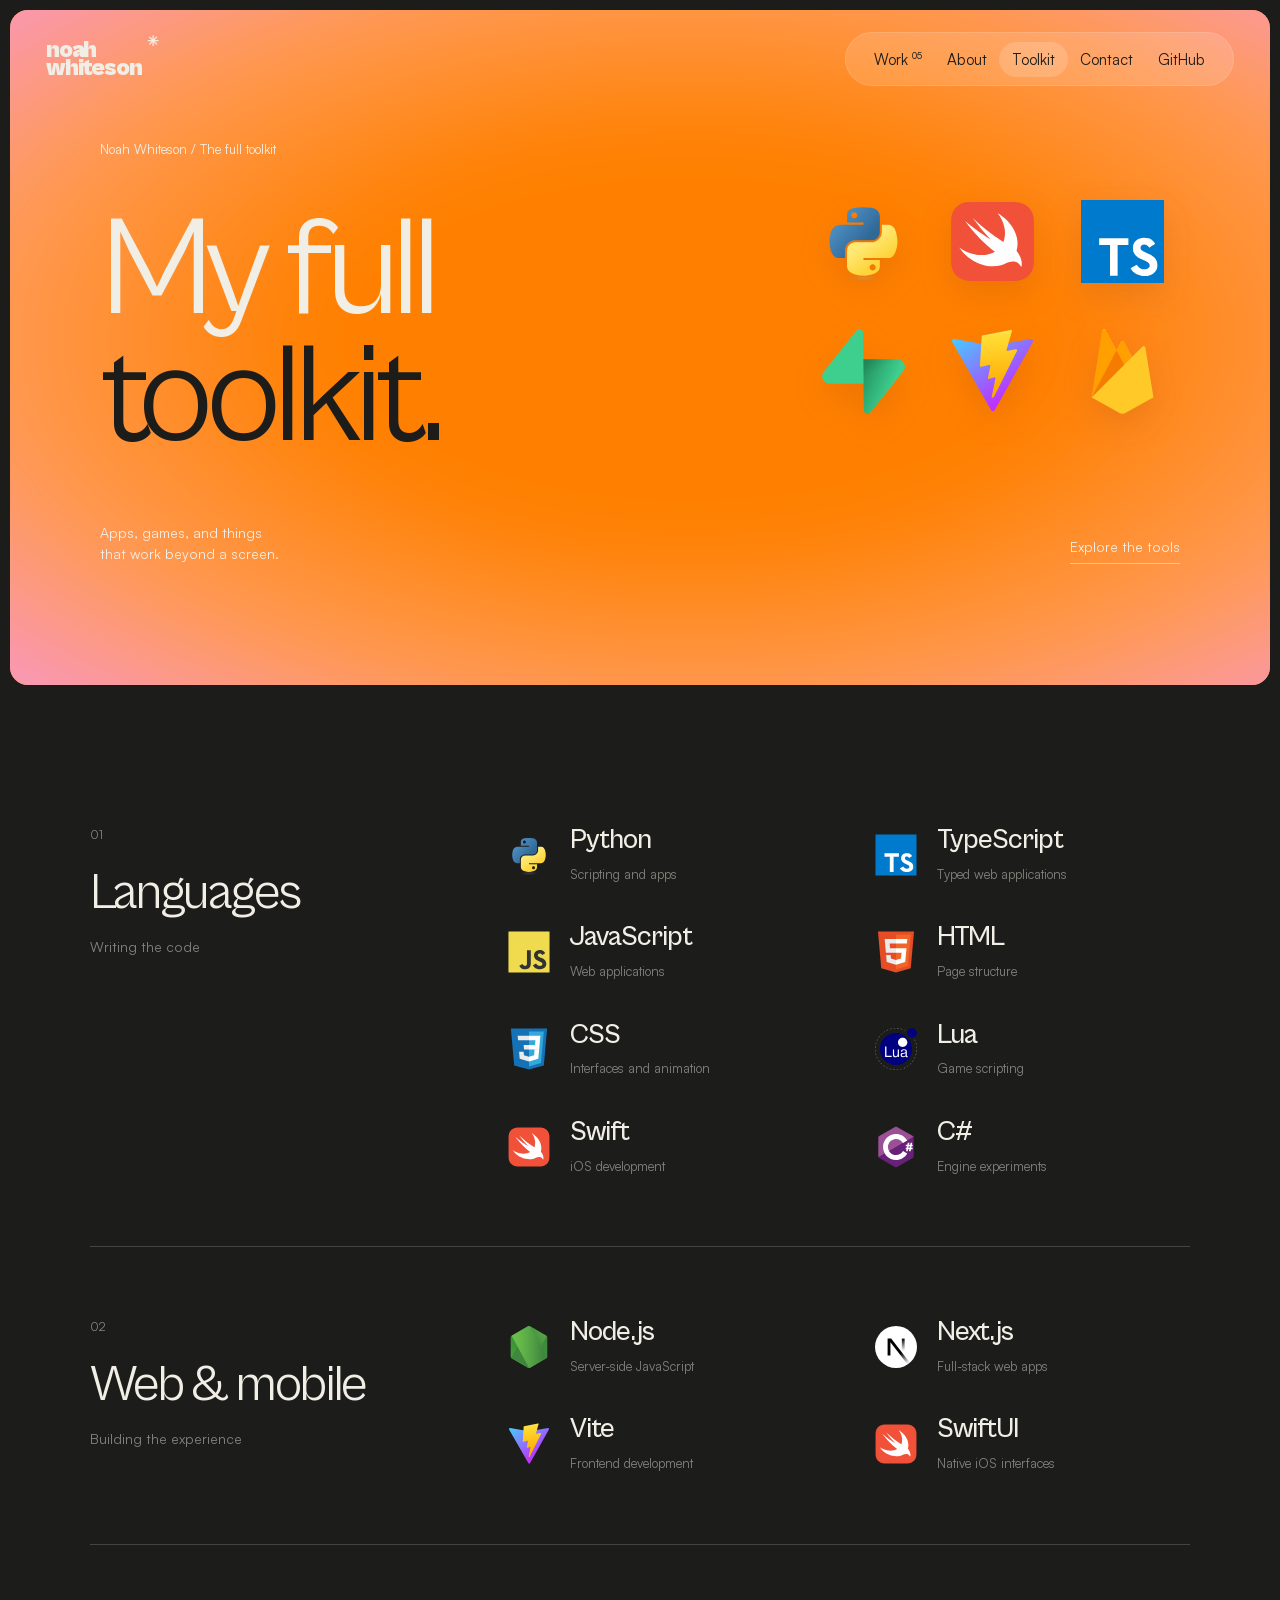
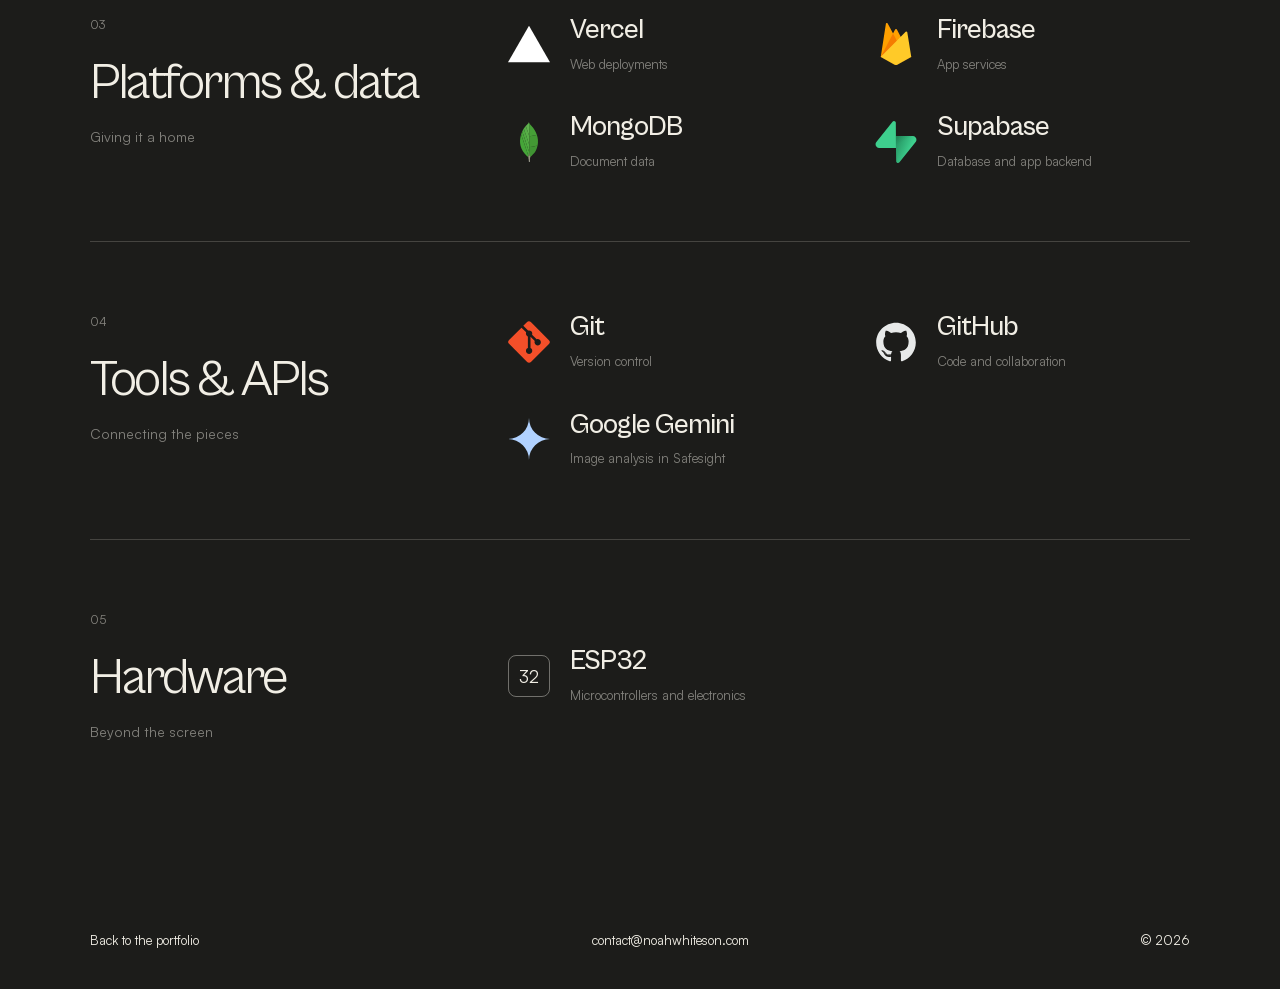
==== toolkit/index.html @ 999d5d13 "Add full toolkit page and homepage link" ====
<!doctype html><html lang="en"><head><meta charset="utf-8"><meta name="viewport" content="width=device-width,initial-scale=1"><title>Full Toolkit — Noah Whiteson</title><meta name="description" content="The languages, frameworks, platforms, and hardware Noah Whiteson uses to build apps, games, and electronics projects."><meta name="theme-color" content="#ff8100"><link rel="icon" type="image/svg+xml" href="data:image/svg+xml,%3Csvg xmlns='http://www.w3.org/2000/svg' viewBox='0 0 64 64'%3E%3Crect width='64' height='64' rx='18' fill='%23ff8100'/%3E%3Cpath d='M15 46V18h7l20 20V18h7v28h-7L22 26v20z' fill='%23f5efe3'/%3E%3C/svg%3E"><link rel="preload" href="../assets/cabinet-400.woff2" as="font" type="font/woff2" crossorigin><link rel="stylesheet" href="../style.css?v=30"><link rel="stylesheet" href="../toolkit.css?v=1"></head><body><a class="skip" href="#tools">Skip to the full toolkit</a><header class="header"><a class="wordmark" href="/" aria-label="Back to Noah’s portfolio">noah<br>whiteson<span>✳</span></a><nav class="nav-pill" aria-label="Main navigation"><a href="/#work">Work <sup>05</sup></a><a href="/#about">About</a><a href="/toolkit/" aria-current="page">Toolkit</a><a href="/#contact">Contact</a><a href="https://github.com/NoahWhiteson" target="_blank" rel="noopener noreferrer">GitHub</a></nav></header><main><section class="toolkit-cover"><div class="color-field" aria-hidden="true"></div><span class="cover-label">Noah Whiteson / The full toolkit</span><h1>My full<br><em>toolkit.</em></h1><div class="cover-symbols" aria-hidden="true"><img src="../assets/toolkit/python.svg" alt="" width="80" height="80" style="--i:0"><img src="../assets/toolkit/swift.svg" alt="" width="80" height="80" style="--i:1"><img src="../assets/toolkit/typescript.svg" alt="" width="80" height="80" style="--i:2"><img src="../assets/toolkit/supabase.svg" alt="" width="80" height="80" style="--i:3"><img src="../assets/toolkit/vite.svg" alt="" width="80" height="80" style="--i:4"><img src="../assets/toolkit/firebase.svg" alt="" width="80" height="80" style="--i:5"></div><div class="cover-bottom"><p>Apps, games, and things<br>that work beyond a screen.</p><a href="#tools">Explore the tools</a></div></section><div class="toolkit-inventory" id="tools"><section class="tool-group" aria-labelledby="group-0"><div class="group-heading"><span>01</span><h2 id="group-0">Languages</h2><p>Writing the code</p></div><ul class="full-tools"><li class="full-tool"><img class="icon-python" src="../assets/toolkit/python.svg" width="48" height="48" alt=""><div><h3>Python</h3><p>Scripting and apps</p></div></li><li class="full-tool"><img class="icon-typescript" src="../assets/toolkit/typescript.svg" width="48" height="48" alt=""><div><h3>TypeScript</h3><p>Typed web applications</p></div></li><li class="full-tool"><img class="icon-javascript" src="../assets/toolkit/javascript.svg" width="48" height="48" alt=""><div><h3>JavaScript</h3><p>Web applications</p></div></li><li class="full-tool"><img class="icon-html" src="../assets/toolkit/html.svg" width="48" height="48" alt=""><div><h3>HTML</h3><p>Page structure</p></div></li><li class="full-tool"><img class="icon-css" src="../assets/toolkit/css.svg" width="48" height="48" alt=""><div><h3>CSS</h3><p>Interfaces and animation</p></div></li><li class="full-tool"><img class="icon-lua" src="../assets/toolkit/lua.svg" width="48" height="48" alt=""><div><h3>Lua</h3><p>Game scripting</p></div></li><li class="full-tool"><img class="icon-swift" src="../assets/toolkit/swift.svg" width="48" height="48" alt=""><div><h3>Swift</h3><p>iOS development</p></div></li><li class="full-tool"><img class="icon-csharp" src="../assets/toolkit/csharp.svg" width="48" height="48" alt=""><div><h3>C#</h3><p>Engine experiments</p></div></li></ul></section><section class="tool-group" aria-labelledby="group-1"><div class="group-heading"><span>02</span><h2 id="group-1">Web &amp; mobile</h2><p>Building the experience</p></div><ul class="full-tools"><li class="full-tool"><img class="icon-nodejs" src="../assets/toolkit/nodejs.svg" width="48" height="48" alt=""><div><h3>Node.js</h3><p>Server-side JavaScript</p></div></li><li class="full-tool"><img class="icon-nextjs" src="../assets/toolkit/nextjs.svg" width="48" height="48" alt=""><div><h3>Next.js</h3><p>Full-stack web apps</p></div></li><li class="full-tool"><img class="icon-vite" src="../assets/toolkit/vite.svg" width="48" height="48" alt=""><div><h3>Vite</h3><p>Frontend development</p></div></li><li class="full-tool"><img class="icon-swift" src="../assets/toolkit/swift.svg" width="48" height="48" alt=""><div><h3>SwiftUI</h3><p>Native iOS interfaces</p></div></li></ul></section><section class="tool-group" aria-labelledby="group-2"><div class="group-heading"><span>03</span><h2 id="group-2">Platforms &amp; data</h2><p>Giving it a home</p></div><ul class="full-tools"><li class="full-tool"><img class="icon-vercel" src="../assets/toolkit/vercel.svg" width="48" height="48" alt=""><div><h3>Vercel</h3><p>Web deployments</p></div></li><li class="full-tool"><img class="icon-firebase" src="../assets/toolkit/firebase.svg" width="48" height="48" alt=""><div><h3>Firebase</h3><p>App services</p></div></li><li class="full-tool"><img class="icon-mongodb" src="../assets/toolkit/mongodb.svg" width="48" height="48" alt=""><div><h3>MongoDB</h3><p>Document data</p></div></li><li class="full-tool"><img class="icon-supabase" src="../assets/toolkit/supabase.svg" width="48" height="48" alt=""><div><h3>Supabase</h3><p>Database and app backend</p></div></li></ul></section><section class="tool-group" aria-labelledby="group-3"><div class="group-heading"><span>04</span><h2 id="group-3">Tools &amp; APIs</h2><p>Connecting the pieces</p></div><ul class="full-tools"><li class="full-tool"><img class="icon-git" src="../assets/toolkit/git.svg" width="48" height="48" alt=""><div><h3>Git</h3><p>Version control</p></div></li><li class="full-tool"><img class="icon-github" src="../assets/toolkit/github.svg" width="48" height="48" alt=""><div><h3>GitHub</h3><p>Code and collaboration</p></div></li><li class="full-tool"><img class="icon-gemini" src="../assets/toolkit/gemini.svg" width="48" height="48" alt=""><div><h3>Google Gemini</h3><p>Image analysis in Safesight</p></div></li></ul></section><section class="tool-group" aria-labelledby="group-4"><div class="group-heading"><span>05</span><h2 id="group-4">Hardware</h2><p>Beyond the screen</p></div><ul class="full-tools"><li class="full-tool"><span class="chip-mark" aria-hidden="true">32</span><div><h3>ESP32</h3><p>Microcontrollers and electronics</p></div></li></ul></section></div></main><footer class="toolkit-footer"><a href="/">Back to the portfolio</a><a href="mailto:contact@noahwhiteson.com">contact@noahwhiteson.com</a><span>© 2026</span></footer><script src="../toolkit.js?v=1"></script></body></html>
---- style.css ----
@font-face{font-family:Satoshi;src:url('assets/satoshi-normal.woff2') format('woff2');font-weight:400;font-display:swap}@font-face{font-family:Satoshi;src:url('assets/satoshi-italic.woff2') format('woff2');font-weight:400;font-style:italic;font-display:swap}
@font-face{font-family:Cabinet;src:url('assets/cabinet-400.woff2') format('woff2');font-weight:400;font-display:swap}@font-face{font-family:Cabinet;src:url('assets/cabinet-500.woff2') format('woff2');font-weight:500;font-display:swap}@font-face{font-family:Cabinet;src:url('assets/cabinet-900.woff2') format('woff2');font-weight:900;font-display:swap}
*{box-sizing:border-box}:root{--cream:#f1eee5;--dark:#1c1c1a;--pad:3.6vw;--unit:100svh}html{scroll-behavior:smooth;scroll-padding-top:85px}body{margin:0;background:var(--dark);color:var(--cream);font-family:Cabinet,Arial,sans-serif;font-weight:400;-webkit-font-smoothing:antialiased}a{color:inherit;text-decoration:none}button{font:inherit;color:inherit}a:focus-visible,button:focus-visible{outline:2px solid currentColor;outline-offset:7px}::selection{background:#ffc0d5;color:var(--dark)}.sr-only{position:absolute;width:1px;height:1px;padding:0;margin:-1px;overflow:hidden;clip:rect(0,0,0,0);white-space:nowrap;border:0}.skip{position:fixed;z-index:100;top:-100px;left:20px;padding:15px;background:var(--cream);color:var(--dark)}.skip:focus{top:20px}.header{position:fixed;z-index:50;inset:0 0 auto;display:flex;align-items:center;justify-content:space-between;padding:32px var(--pad);pointer-events:none;color:var(--cream)}.header a{pointer-events:auto}.wordmark{font-weight:900;font-size:24px;line-height:.75;letter-spacing:-.05em;position:relative;mix-blend-mode:difference}.wordmark span{font-size:14px;position:absolute;right:-16px;top:-4px}.nav-pill{display:flex;align-items:center;gap:29px;background:#ffffff23;border:1px solid #ffffff20;padding:18px 28px;border-radius:99px;backdrop-filter:blur(20px);-webkit-backdrop-filter:blur(20px);color:var(--dark);font-size:15px;line-height:1}.nav-pill a{position:relative}.nav-pill sup{font-size:9px}.nav-pill a:after{content:'';height:1px;background:currentColor;position:absolute;left:0;right:0;bottom:-5px;transform:scaleX(0);transform-origin:left;transition:transform .3s}.nav-pill a:hover:after{transform:scaleX(1)}.header.on-dark .nav-pill{color:var(--cream)}
.hero-track{position:relative;padding:10px;height:var(--unit)}.hero-frame{position:relative;height:calc(var(--unit) - 20px);border-radius:18px;overflow:hidden;background:#ff8200;isolation:isolate;transform-origin:center bottom}.color-field{position:absolute;inset:-10%;background:radial-gradient(ellipse at 53% 49%,#ff8000 0%,#ff8000 29%,#ff9951 55%,#f998bd 76%,#ecb3ce 100%);filter:blur(30px);transform:translate(var(--gx,0px),var(--gy,0px)) scale(1.12);will-change:transform}.hero-role{font-size:clamp(44px,8.1vw,150px);line-height:.84;letter-spacing:-.055em;margin:0;position:absolute;z-index:3;font-weight:400;will-change:transform}.role-one{left:56%;top:24%}.role-two{left:9%;top:61%}.sculpture-space{position:absolute;inset:0;perspective:1000px;z-index:2;pointer-events:none}.sculpture{position:absolute;left:50%;top:47%;width:47vw;height:30vw;transform-style:preserve-3d;transform:translate(-50%,-50%) rotateX(-14deg) rotateY(-24deg) rotateZ(-13deg);will-change:transform}.monogram-layer,.monogram-face{position:absolute;inset:0;display:flex;align-items:center;justify-content:center;font-size:32vw;line-height:.7;font-weight:900;letter-spacing:-.11em;font-style:italic;text-indent:-.1em;user-select:none}.monogram-layer{transform:translateZ(calc(var(--layer)*-1.7px));color:#f99abd;-webkit-text-stroke:1px #fb81a1}.monogram-layer:nth-child(3n){color:#ee779c}.monogram-face{color:#ff6828;-webkit-text-stroke:1px #ffab65;text-shadow:0 1px 0 #ffd397;transform:translateZ(1px)}.hero-bottom{position:absolute;bottom:28px;left:var(--pad);right:var(--pad);z-index:4;display:flex;align-items:flex-end;justify-content:space-between;font-size:13px;line-height:1.4}.hero-note{text-align:right}.explore{display:flex;align-items:center;gap:18px}.explore span{font-size:24px}
.manifesto{position:relative;background:var(--dark);overflow:clip}.manifesto-pin{height:80svh;min-height:470px;display:flex;flex-direction:column;justify-content:center;align-items:center;position:relative}.eyebrow,.section-label,.index-bottom{font-size:13px;line-height:1.4}.manifesto .eyebrow{position:absolute;top:15%;margin:0}.marquee{width:100%;overflow:visible;white-space:nowrap}.marquee>span{display:block;font-size:16.8vw;line-height:1;letter-spacing:-.06em;width:max-content;transform:translateX(-5vw);will-change:transform}.marquee em,footer em,.about em{font-family:Cabinet,Arial,sans-serif;font-weight:400;letter-spacing:-.065em}.manifesto-caption{font-size:17px;margin:60px 0 0;text-align:center}

.motion{scroll-behavior:auto}.motion .hero-track{height:180svh}.motion .hero-frame{position:sticky;top:10px;will-change:transform}.motion .manifesto{height:150svh}.motion .manifesto-pin{height:var(--unit);position:sticky;top:0}
@media(max-width:700px){:root{--pad:22px}.header{padding:28px 28px}.wordmark{font-size:20px}.nav-pill{padding:15px 19px;gap:17px;font-size:12px}.hero-track{padding:7px}.hero-frame{height:calc(var(--unit) - 14px);border-radius:16px}.hero-role{font-size:13.6vw}.role-one{top:25%;left:39%}.role-two{top:63%;left:8%}.sculpture{top:47%;width:87vw;height:60vw}.monogram-face,.monogram-layer{font-size:62vw}.hero-bottom{bottom:24px;left:22px;right:22px;font-size:10px;line-height:1.4}.hero-note{max-width:120px}.explore{position:absolute;bottom:75px;left:50%;transform:translateX(-50%);white-space:nowrap;font-size:11px;gap:10px}.explore span{font-size:18px}.manifesto .eyebrow{font-size:11px;top:22%}.marquee>span{font-size:26vw}.manifesto-caption{font-size:14px;max-width:240px;line-height:1.4;margin-top:40px}.manifesto-pin{min-height:420px}.motion .manifesto{height:125svh}}
@media(max-width:700px){.motion .manifesto{height:125svh}.motion .hero-frame{top:7px}}
.selected-work{position:relative;background:var(--dark);color:var(--cream);padding:95px var(--pad) 100px;overflow:clip}.work-pin{position:relative}.work-heading{text-align:center;position:relative;z-index:8;margin-bottom:70px}.work-heading .eyebrow{font-family:Satoshi,Arial,sans-serif;font-size:13px}.work-heading h2{font-size:clamp(48px,6.4vw,105px);font-weight:900;letter-spacing:-.035em;line-height:1;margin:22px 0 16px}.work-heading p{font-family:Satoshi,Arial,sans-serif;font-size:17px;margin:0;opacity:.75}.fan-deck{display:grid;grid-template-columns:repeat(3,minmax(0,1fr));gap:22px;position:relative;perspective:1500px}.card-position{height:420px;position:relative;perspective:1200px;isolation:isolate;scroll-margin-top:110px;transform-origin:center bottom}.card-inner{position:relative;width:100%;height:100%;transform-style:preserve-3d;transition:transform .85s cubic-bezier(.22,1,.36,1)}.card-position.is-flipped .card-inner{transform:rotateY(180deg)}.card-front,.card-back{position:absolute;inset:0;width:100%;height:100%;background:var(--card-bg);color:var(--card-ink);border:1px solid #ffffff0c;border-radius:23px;backface-visibility:hidden;-webkit-backface-visibility:hidden;overflow:hidden;box-shadow:0 12px 35px #0002}.card-front{cursor:pointer;display:flex;flex-direction:column;justify-content:center;align-items:center;padding:25px;font-family:Cabinet,Arial,sans-serif;transform:translateZ(1px)}.card-front:focus-visible{outline:2px solid currentColor;outline-offset:-8px}.card-number{position:absolute;left:25px;top:25px;font-family:Satoshi,Arial,sans-serif;font-size:12px;opacity:.6}.card-name{display:block;font-weight:900;font-size:clamp(42px,4.4vw,75px);letter-spacing:-.04em;line-height:.92;text-align:center}.card-tag{display:block;width:max-content;max-width:100%;background:var(--card-ink);color:var(--card-bg);border-radius:50px;padding:8px 13px;font-family:Satoshi,Arial,sans-serif;font-size:12px;line-height:1.2;margin-top:25px}.card-cue{position:absolute;left:0;right:0;bottom:25px;font-family:Satoshi,Arial,sans-serif;font-size:12px;opacity:.55}.card-back{transform:rotateY(180deg);padding:25px;display:flex;flex-direction:column;text-align:left}.card-back-top{display:flex;align-items:center;justify-content:space-between;gap:10px}.card-back h3{font-weight:900;font-size:27px;letter-spacing:-.035em;margin:0;line-height:1}.card-close{font-family:Satoshi,Arial,sans-serif;cursor:pointer;border:0;border-bottom:1px solid currentColor;background:transparent;padding:3px 0;font-size:12px;line-height:1.2}.card-back p{font-family:Satoshi,Arial,sans-serif;font-size:clamp(14px,1.1vw,16px);line-height:1.5;margin:26px 0 25px}.read-more{margin-top:auto;font-family:Satoshi,Arial,sans-serif;font-size:14px;border-bottom:1px solid currentColor;width:max-content;padding-bottom:5px}.card-safesight{--card-bg:#becdf5;--card-ink:#1d3573}.card-undersphere{--card-bg:#083432;--card-ink:#b9f4ce}.card-volunteen{--card-bg:#3f126f;--card-ink:#f0c5ff}.card-gosteer{--card-bg:#e4f27b;--card-ink:#1e3327}.card-storebase{--card-bg:#ee8b59;--card-ink:#3b1b13}.fan-note{display:block;margin-top:45px;text-align:center;font-family:Satoshi,Arial,sans-serif;font-size:12px;opacity:.55}.motion .selected-work{height:220svh;padding:0;overflow:clip}.motion .work-pin{height:100svh;position:sticky;top:0}.motion .work-heading{position:absolute;left:0;right:0;top:15svh;margin:0}.motion .fan-deck{position:absolute;inset:0;display:block;overflow:visible}.motion .card-position{position:absolute;width:clamp(200px,20vw,310px);height:clamp(370px,31vw,450px);left:50%;top:63%;will-change:transform;transform:translate(-50%,-50%)}.motion .fan-note{position:absolute;bottom:28px;left:0;right:0;margin:0}
.about{position:relative;padding:0;background:var(--dark)}.about-pin{padding:100px calc(var(--pad) + 10px) 85px;position:relative;overflow:hidden;background:var(--dark);isolation:isolate}.about .section-label{font-family:Satoshi,Arial,sans-serif;font-size:13px;display:flex;justify-content:space-between;gap:20px;position:relative;z-index:10}.about .section-label h2{font:inherit;line-height:1.4;font-weight:400;margin:0}.about-chapter{position:relative;padding:85px 0}.chapter-type{font-size:clamp(48px,9.5vw,150px);line-height:1.04;letter-spacing:-.025em;font-weight:500;text-align:center;margin:0}.chapter-line{display:block;position:relative}.chapter-word{display:inline-block;position:relative;white-space:nowrap}.chapter-char{display:inline-block;letter-spacing:inherit}.about-chapter[data-chapter="2"] .chapter-char{color:transparent;background-image:linear-gradient(100deg,#f1eee5 5%,#f1eee5 20%,#ffdbc5 42%,#ffa9c8 67%,#ffc8d4 82%,#f1eee5 100%);background-clip:text;-webkit-background-clip:text;background-size:300% 100%;background-position:50% 50%}.about-bottom{display:flex;justify-content:space-between;align-items:flex-end;gap:50px;margin-top:70px;position:relative;z-index:10}.about-bottom p{font-family:Satoshi,Arial,sans-serif;font-size:17px;line-height:1.5;max-width:480px;margin:0}.text-link{font-family:Satoshi,Arial,sans-serif;font-size:14px;border-bottom:1px solid #f1eee577;padding-bottom:8px;white-space:nowrap}.motion .about{height:550svh}.motion .about-pin{position:sticky;top:0;height:100svh}.motion .about-chapters{position:absolute;inset:0}.motion .about-chapter{position:absolute;left:0;right:0;top:46%;padding:0;transform:translateY(-50%);will-change:transform}.motion .chapter-char{will-change:transform}.motion .about-bottom{position:absolute;left:calc(var(--pad) + 10px);right:calc(var(--pad) + 10px);bottom:50px;margin:0}.motion .about-bottom p{font-size:14px;max-width:410px}
@media(max-width:700px){.selected-work{padding:85px 24px}.work-heading h2{font-size:12vw}.work-heading p{font-size:14px}.fan-deck{grid-template-columns:1fr;gap:25px;max-width:360px;margin:auto}.card-position{height:400px}.card-name{font-size:68px}.card-back p{font-size:16px}.motion .selected-work{height:190svh}.motion .work-heading{top:15svh;left:20px;right:20px}.motion .fan-deck{top:39svh;bottom:auto;height:clamp(360px,47svh,420px);left:0;right:0;display:flex;gap:18px;padding:0 16vw 20px;overflow-x:auto;overflow-y:hidden;max-width:none;margin:0;scroll-snap-type:x mandatory;scrollbar-width:none;overscroll-behavior-x:contain;perspective:none}.motion .fan-deck::-webkit-scrollbar{display:none}.motion .card-position{position:relative;left:auto;top:auto;flex:0 0 68vw;width:68vw;max-width:300px;height:100%;scroll-snap-align:center;transform:none}.motion .card-name{font-size:15.5vw;max-width:100%}.motion .card-back{padding:22px}.motion .card-back h3{font-size:25px}.motion .card-back p{font-size:14px;margin:22px 0}.motion .fan-note{bottom:30px;font-size:11px}.about-pin{padding:80px 29px}.about .section-label{font-size:11px}.about .section-label h2{max-width:170px}.chapter-type{font-size:12.5vw;line-height:1.08;letter-spacing:-.035em}.about-chapter{padding:60px 0}.about-bottom{display:block;margin-top:60px}.about-bottom p{font-size:16px;max-width:330px}.text-link{display:inline-block;margin-top:25px;font-size:13px}.motion .about-chapter{top:45%;padding:0 12px}.motion .about-bottom{left:29px;right:29px;bottom:35px}.motion .about-bottom p{font-size:12px;max-width:330px}.motion .text-link{font-size:12px;margin-top:20px}}
@media(max-height:600px) and (min-width:701px){.motion .work-heading{top:10svh}.motion .work-heading h2{font-size:48px;margin:12px 0}.motion .work-heading p{font-size:14px}.motion .card-position{height:330px;top:64%}.card-back p{font-size:13px;line-height:1.4;margin:18px 0}.card-name{font-size:46px}.card-tag{margin-top:18px}.card-front,.card-back{padding:20px}.motion .about .section-label{top:-35px}.motion .about-bottom{bottom:25px}.motion .about-bottom p{font-size:12px}}
footer{margin:0 10px 10px;border-radius:18px;background:var(--cream);color:var(--dark);padding:65px var(--pad) 30px;text-align:center;overflow:hidden}.footer-title{display:block;font-size:18vw;line-height:1;letter-spacing:-.065em;margin:65px 0 25px;transition:color .3s}.footer-title em{font-family:Satoshi,Arial,sans-serif;font-weight:400}.footer-title:hover{color:#c75521}.contact-email{font-family:Satoshi,Arial,sans-serif;display:inline-block;font-size:clamp(17px,2vw,32px);padding-bottom:7px;border-bottom:1px solid #1c1c1a66}.footer-bottom{display:flex;align-items:center;justify-content:space-between;gap:15px;font-family:Satoshi,Arial,sans-serif;font-size:13px;margin-top:100px}.footer-bottom>a:first-child{font-family:Cabinet,Arial,sans-serif;font-weight:900;font-size:18px;letter-spacing:-.05em}
@media(max-width:700px){footer{margin:0 7px 7px;padding:50px 22px 24px;border-radius:16px}.footer-title{font-size:22vw;margin:65px 0 28px}.contact-email{font-size:17px}.footer-bottom{margin-top:75px;font-size:11px}.footer-bottom>a:first-child{font-size:15px}}
@media(prefers-reduced-motion:reduce){html{scroll-behavior:auto}*,*:before,*:after{transition:none!important}.color-field{will-change:auto}}
.nav-pill,.eyebrow,.hero-bottom{font-family:Satoshi,Arial,sans-serif}
@media(min-width:1700px){.nav-pill{font-size:18px}.manifesto .eyebrow{font-size:16px}}
/* Reflective card stock with printed app marks. */
.card-safesight{--card-bg:#245bd8;--card-ink:#fff}.card-undersphere{--card-bg:#c24442;--card-ink:#fff}.card-volunteen{--card-bg:#c6a9f5;--card-ink:#4c237b}.card-gosteer{--card-bg:#14795b;--card-ink:#fff}.card-storebase{--card-bg:#c9661e;--card-ink:#fff}
.card-front{background:var(--card-bg);border:1px solid #ffffff40;box-shadow:inset 0 1px 0 #ffffff80,inset 0 -1px 0 #ffffff24,0 16px 35px #0004;isolation:isolate}
.card-front:before,.card-front:after{content:'';position:absolute;inset:0;border-radius:inherit;pointer-events:none;z-index:1}
.card-front:before{background:repeating-linear-gradient(115deg,#80e8ff 0%,#a69aff 14%,#ff8fe0 28%,#ffb87c 42%,#ffff9c 56%,#91ffca 70%,#80e8ff 84%);background-size:300% 300%;background-position:var(--foil-x,50%) var(--foil-y,50%);mix-blend-mode:soft-light;opacity:.6}
.card-front:after{z-index:3;background:radial-gradient(ellipse at var(--glare-x,35%) var(--glare-y,20%),#ffffff55 0%,#ffffff12 24%,transparent 60%),linear-gradient(115deg,transparent 18%,#ffffff05 35%,#ffffff52 47%,#ffffff08 57%,transparent 73%);background-size:100% 100%,260% 100%;background-position:0 0,var(--foil-x,50%) 0;mix-blend-mode:screen;opacity:var(--glare-strength,.32)}
.card-logo{position:relative;z-index:2;width:72%;height:48%;object-fit:contain;filter:drop-shadow(0 8px 14px #0002);user-select:none;pointer-events:none}.logo-safesight{filter:brightness(0) invert(1) drop-shadow(0 8px 14px #0002)}.logo-storebase{width:94%;height:55%}.logo-undersphere{width:92%;height:53%;mix-blend-mode:screen}.logo-gosteer{width:68%;mix-blend-mode:screen}.logo-volunteen{width:70%}
.card-number,.card-tag,.card-cue{z-index:4}.card-tag{margin-top:24px}.card-back{border-color:#ffffff33;box-shadow:inset 0 1px 0 #ffffff50,0 16px 35px #0004;overflow-y:auto;scrollbar-width:thin}.read-more{background:var(--card-ink);color:var(--card-bg);border:0;border-radius:30px;padding:10px 17px;font-size:14px}
.motion .selected-work{height:260svh}.motion .work-heading{top:10svh}.motion .work-heading h2{font-size:clamp(44px,min(6.4vw,9svh),100px);margin:16px 0 12px}.motion .card-position{height:min(440px,51svh);top:62%}.motion .about-bottom{justify-content:center;bottom:45px}.about-bottom{justify-content:center}.about-bottom .text-link{margin-top:0}
@media(max-width:700px){.motion .selected-work{height:225svh}.motion .work-heading{top:13svh}.motion .work-heading h2{font-size:clamp(38px,11.5vw,52px)}.motion .fan-deck{top:37svh;height:clamp(350px,48svh,440px);padding:0 16vw 0;overflow-y:visible;scroll-snap-type:x mandatory}.motion .card-position{height:100%;top:auto}.motion .card-logo{height:47%;width:72%}.motion .logo-storebase{width:94%;height:54%}.motion .logo-undersphere{width:92%;height:53%}.motion .logo-volunteen{width:70%}.motion .card-tag{margin-top:20px}.motion .about-bottom{bottom:40px}.about-bottom{text-align:center}}
@media(max-height:600px) and (min-width:701px){.motion .card-position{height:51svh;top:62%}.motion .work-heading{top:10svh}.motion .work-heading h2{font-size:clamp(40px,9svh,54px);margin:12px 0}.card-number{top:17px;left:20px}.card-tag{padding:6px 11px;font-size:11px;margin-top:15px}.card-cue{bottom:15px;font-size:11px}.card-back{padding:20px}.read-more{padding:8px 14px}}
@media(max-width:700px){.motion .fan-deck{height:clamp(380px,53svh,460px);padding:14px 16vw 20px;overflow-y:hidden}}

/* One flowing sentence, one final dot, one continuous contact reveal. */
.wave-track{position:relative;background:var(--dark);overflow:clip}.wave-pin{position:relative;isolation:isolate;overflow:hidden}.wave-type{margin:0;padding:100px var(--pad);font-size:clamp(48px,10vw,170px);line-height:1.05;letter-spacing:-.03em;font-weight:400;text-align:center}.wave-char{display:inline-block;white-space:pre}.wave-static-dot{color:#ff9951}.wave-seed{display:none}
footer{position:relative;isolation:isolate;background:#ff8000;color:var(--cream);min-height:85svh;display:flex;flex-direction:column;align-items:center;justify-content:center;padding:110px var(--pad) 125px}
footer:before{content:'';position:absolute;inset:-10%;z-index:-1;background:radial-gradient(ellipse at 53% 49%,#ff8000 0%,#ff8000 29%,#ff9951 55%,#f998bd 76%,#ecb3ce 100%);filter:blur(30px);transform:scale(1.12);pointer-events:none}
.footer-title{font-size:min(20vw,28svh);margin:38px 0 30px;line-height:1;white-space:nowrap}.footer-title:hover{color:var(--cream)}.contact-email{color:var(--dark);border-color:#1c1c1a80}.footer-bottom{position:absolute;bottom:30px;left:var(--pad);right:var(--pad);margin:0}.footer-bottom>a:first-child{font-size:24px}
.motion .wave-track{height:450svh}.motion .wave-pin{position:sticky;top:0;height:100svh}.motion .wave-type{position:absolute;inset:0;padding:0;margin:0;font-size:clamp(80px,15vw,300px);line-height:1;pointer-events:none;z-index:3}.motion .wave-char{position:absolute;left:0;top:0;will-change:transform;transform-origin:center;color:transparent;background-image:linear-gradient(rgb(241 238 229 / calc(1 - var(--word-colour,0))),rgb(241 238 229 / calc(1 - var(--word-colour,0)))),linear-gradient(100deg,#ffbc66 0%,#f998bd 58%,#ff9951 100%);background-clip:text;-webkit-background-clip:text}.motion .wave-static-dot{display:none}
.motion .wave-seed{display:block;position:absolute;left:0;top:0;width:1px;height:1px;background:#ff9951;border-radius:50%;z-index:2;will-change:transform}
.motion footer{position:absolute;inset:10px;margin:0;min-height:0;border-radius:18px;clip-path:circle(0px at 50% 78%);will-change:clip-path;z-index:4}
@media(max-width:700px){.wave-type{font-size:13vw;padding:90px 22px}.motion .wave-type{font-size:26vw}.motion footer{inset:7px;border-radius:16px}.footer-title{font-size:min(23vw,28svh);margin:40px 0 27px}.footer-bottom{left:22px;right:22px;bottom:26px}.footer-bottom>a:first-child{font-size:18px}footer{padding:105px 22px 120px}.contact-email{font-size:17px}}
@media(max-height:500px){.motion footer{padding:70px var(--pad) 80px}.footer-title{margin:20px 0}.footer-bottom{bottom:20px}}


/* The toolkit orbits through depth, then unfolds into a readable inventory. */
.toolkit{position:relative;background:var(--dark);padding:110px var(--pad);overflow:clip}.toolkit-pin{position:relative}.toolkit-heading{text-align:center;margin-bottom:75px}.toolkit-heading h2{font-size:clamp(52px,8vw,140px);font-weight:500;letter-spacing:-.055em;line-height:1;margin:20px 0 0}.toolkit-heading em{font-weight:400;color:#ffb2b2}.toolkit-categories{display:flex;justify-content:center;gap:35px;font-family:Satoshi,Arial,sans-serif;font-size:12px;margin-bottom:45px}.toolkit-cloud{list-style:none;display:grid;grid-template-columns:repeat(3,minmax(0,1fr));gap:40px 25px;padding:0;margin:0}.tool-brand{display:flex;align-items:center;justify-content:center;gap:.4em;font-size:clamp(18px,2.5vw,34px);font-weight:500;letter-spacing:-.035em;white-space:nowrap}.tool-brand img{width:1.3em;height:1.3em;object-fit:contain;flex:none}.tool-brand>span{color:transparent;background:linear-gradient(110deg,var(--brand-a),var(--brand-b));background-clip:text;-webkit-background-clip:text}.tool-nextjs img,.tool-vercel img{filter:invert(1)}
.motion .toolkit{height:410svh;padding:0}.motion .toolkit-pin{height:100svh;position:sticky;top:0;overflow:hidden;perspective:1100px;perspective-origin:50% 52%;isolation:isolate}.motion .toolkit-heading{position:absolute;left:50%;top:17%;width:100%;margin:0;transform:translate(-50%,-50%);z-index:1}.motion .toolkit-heading .eyebrow{display:block;margin-bottom:1svh}.motion .toolkit-heading h2{font-size:clamp(28px,min(6vw,7svh),80px);margin:0;white-space:nowrap}.motion .toolkit-cloud{position:absolute;inset:0;display:block;transform-style:preserve-3d;z-index:3;pointer-events:none}.motion .tool-brand{position:absolute;left:50%;top:52%;font-size:clamp(18px,min(2.4vw,3.6svh),34px);will-change:transform;transform-origin:center;backface-visibility:hidden}.motion .tool-brand img{width:1.35em;height:1.35em;filter:drop-shadow(0 5px 12px #0005)}.motion .tool-nextjs img,.motion .tool-vercel img{filter:invert(1) drop-shadow(0 5px 12px #0005)}.motion .toolkit-categories{position:absolute;top:31svh;left:8%;right:8%;margin:0;display:grid;grid-template-columns:repeat(3,1fr);text-align:center;z-index:4;clip-path:inset(100% 0 0);will-change:clip-path,transform}
@media(max-width:700px){.toolkit{padding:90px 22px}.toolkit-heading h2{font-size:15vw}.toolkit-heading{margin-bottom:50px}.toolkit-cloud{grid-template-columns:repeat(2,minmax(0,1fr));gap:30px 15px}.tool-brand{font-size:16px}.toolkit-categories{gap:15px;font-size:11px}.motion .toolkit-heading h2{font-size:clamp(32px,min(9vw,6svh),52px)}.motion .tool-brand{font-size:clamp(14px,3.8vw,18px)}.motion .toolkit-categories{top:27svh;left:22px;right:22px;font-size:10px;gap:8px}}
@media(max-height:500px){.motion .toolkit-heading h2{font-size:7svh}.motion .tool-brand{font-size:3.5svh}.motion .toolkit-categories{font-size:11px}}

/* Curiosity and the toolkit share one pinned scene for a continuous handoff. */
.motion .about{height:800svh}.motion .about .toolkit{position:absolute;inset:0;height:100%;padding:0;background:transparent;z-index:3;pointer-events:none;overflow:visible}.motion .about .toolkit-pin{position:relative;top:auto;height:100%;overflow:hidden}.motion .about .toolkit-heading{will-change:opacity,transform}.motion .about .toolkit-cloud{will-change:opacity}.motion .about-chapter[data-chapter="2"] .chapter-word{will-change:opacity}.motion .about .section-label,.motion .about-bottom{will-change:opacity}.about .toolkit{margin-top:60px}.motion .about .toolkit{margin-top:0}

/* Rear and front projections straddle the central text plane. */
.toolkit-depth-back{display:none}.motion .toolkit-depth-back{display:block;position:absolute;inset:0;z-index:1;perspective:1100px;perspective-origin:50% 52%;pointer-events:none;overflow:hidden}.motion .about-chapters{z-index:2}.motion .toolkit-cloud-back{will-change:opacity}.motion .toolkit-cloud-back .tool-brand{visibility:hidden}

/* Leave measured space for the card lift below the work heading. */
@media(min-width:701px){.motion .card-position{height:min(420px,46svh);top:66%}}
@media(max-height:600px) and (min-width:701px){.motion .card-position{top:70%}.motion .work-heading{top:7svh}}

/* Navigation follows the actual pinned scenes, with a soft moving selection. */
.work-heading h2{font-weight:400;letter-spacing:-.045em}.nav-pill{position:relative;isolation:isolate;transition:background-color .5s ease,color .5s ease,border-color .5s ease;gap:25px}.nav-pill a{z-index:1;white-space:nowrap;transition:opacity .3s ease,color .5s ease}.nav-pill a:after{display:none}.nav-pill a:hover{opacity:.65}.nav-active{position:absolute;left:0;top:6px;bottom:6px;border-radius:99px;background:#ffffff30;z-index:0;opacity:0;pointer-events:none;transition:transform .6s cubic-bezier(.22,1,.36,1),width .6s cubic-bezier(.22,1,.36,1),opacity .35s ease}.header.on-dark .nav-pill{background:#ffffff12;border-color:#ffffff20}.header.on-dark .nav-active{background:#ffffff19}
@media(max-width:700px){.header .nav-pill{position:fixed;left:50%;bottom:calc(14px + env(safe-area-inset-bottom));transform:translateX(-50%);width:max-content;max-width:calc(100vw - 24px);padding:17px 18px;gap:16px;font-size:12px;background:#ffffff38;box-shadow:0 8px 30px #0002}.header.on-dark .nav-pill{background:#292925bd}.nav-pill sup{font-size:8px}.footer-bottom{bottom:95px}.motion footer{padding-bottom:170px}}
@media(max-width:360px){.header .nav-pill{gap:12px;padding:16px 14px;font-size:11px}}

/* Three real chapters, with context beneath the moving words. */
.chapter-copy{font-family:Satoshi,Arial,sans-serif;font-size:17px;line-height:1.6;max-width:560px;margin:30px auto 0;text-align:center;color:#f1eee5b5;padding:0 24px}.motion .chapter-copy{position:relative;will-change:opacity,transform,clip-path;opacity:0;visibility:hidden;pointer-events:none}.about-chapter[data-chapter="1"] .chapter-type{font-size:clamp(48px,8.5vw,135px)}
@media(max-width:700px){.chapter-copy{font-size:14px;line-height:1.55;max-width:370px;margin-top:25px;padding:0 20px}.about-chapter[data-chapter="1"] .chapter-type{font-size:11.5vw}}
@media(max-height:600px) and (min-width:701px){.chapter-type{font-size:16svh}.about-chapter[data-chapter="1"] .chapter-type{font-size:15svh}.chapter-copy{font-size:14px;margin-top:20px;max-width:600px}}

.toolkit-more{display:block;width:max-content;margin:55px auto 0;font-family:Satoshi,Arial,sans-serif;font-size:15px;border-bottom:1px solid #f1eee580;padding:8px 0;pointer-events:auto}.motion .about .toolkit-more{position:absolute;left:50%;bottom:10svh;margin:0;transform:translateX(-50%);z-index:8;opacity:0;visibility:hidden;will-change:opacity,transform}.toolkit-more:hover{border-color:var(--cream)}
@media(max-width:700px){.motion .about .toolkit-more{bottom:calc(85px + env(safe-area-inset-bottom));font-size:14px}}
---- toolkit.css ----
.toolkit-cover{margin:10px;border-radius:18px;min-height:75svh;position:relative;overflow:hidden;isolation:isolate;background:#ff8000;padding:130px 7vw 45px}.toolkit-cover .color-field{z-index:-1}.cover-label{font-family:Satoshi,Arial,sans-serif;font-size:13px}.toolkit-cover h1{font-weight:400;font-size:clamp(70px,11vw,190px);letter-spacing:-.06em;line-height:.9;margin:50px 0 60px;position:relative;z-index:2}.toolkit-cover h1 em{font-style:normal;color:#1c1c1a}.cover-symbols{position:absolute;right:8%;top:28%;width:28%;display:grid;grid-template-columns:repeat(3,1fr);gap:45px 35px;align-items:center}.cover-symbols img{width:100%;height:85px;object-fit:contain;filter:drop-shadow(0 12px 16px #792e1a25);animation:drift 5s ease-in-out infinite;animation-delay:calc(var(--i)*-.7s)}.cover-bottom{display:flex;justify-content:space-between;align-items:flex-end;gap:35px;font-family:Satoshi,Arial,sans-serif;font-size:14px}.cover-bottom p{line-height:1.5;margin:0}.cover-bottom a{border-bottom:1px solid #f1eee58c;padding-bottom:7px}.nav-pill a[aria-current="page"]{background:#ffffff2b;border-radius:25px;padding:10px 13px;margin:-10px -13px}.toolkit-inventory{padding:60px 7vw 80px;scroll-margin-top:110px}.tool-group{display:grid;grid-template-columns:1fr 2fr;gap:6vw;padding:70px 0;border-bottom:1px solid #f1eee530}.tool-group:last-child{border-bottom:0}.group-heading>span{font-family:Satoshi,Arial,sans-serif;font-size:12px;opacity:.5}.group-heading h2{font-weight:400;font-size:clamp(34px,4vw,70px);letter-spacing:-.05em;line-height:1.05;margin:22px 0 16px}.group-heading p{font-family:Satoshi,Arial,sans-serif;font-size:14px;line-height:1.5;color:#f1eee57a;margin:0}.full-tools{list-style:none;display:grid;grid-template-columns:repeat(2,minmax(0,1fr));gap:38px 4vw;padding:0;margin:0}.full-tool{display:flex;gap:20px;align-items:center;min-width:0}.full-tool img{width:42px;height:42px;object-fit:contain;flex:none;transition:transform .5s cubic-bezier(.22,1,.36,1)}.full-tool:hover img{transform:translateY(-5px) rotate(-8deg)}.full-tool h3{font-weight:500;font-size:28px;letter-spacing:-.035em;line-height:1.1;margin:0 0 9px}.full-tool p{font-family:Satoshi,Arial,sans-serif;font-size:13px;line-height:1.5;color:#f1eee57a;margin:0}.icon-nextjs,.icon-vercel,.icon-github{filter:invert(1)}.icon-gemini{filter:invert(76%) sepia(71%) saturate(554%) hue-rotate(182deg) brightness(105%)}.chip-mark{display:grid;place-items:center;width:42px;height:42px;flex:none;font-family:Satoshi,Arial,sans-serif;font-size:18px;border:1px solid #f1eee566;border-radius:8px}.toolkit-footer{margin:0;border-radius:0;background:var(--dark);color:var(--cream);min-height:0;display:flex;flex-direction:row;justify-content:space-between;gap:30px;padding:40px 7vw;font-family:Satoshi,Arial,sans-serif;font-size:13px;text-align:left}.toolkit-footer:before{display:none}.enhanced .tool-group{opacity:0;transform:translateY(35px);transition:opacity .8s ease,transform .8s cubic-bezier(.22,1,.36,1)}.enhanced .tool-group.is-visible{opacity:1;transform:none}@keyframes drift{0%,100%{transform:translateY(-8px)}50%{transform:translateY(10px)}}
@media(max-width:700px){.toolkit-cover{margin:7px;border-radius:16px;padding:115px 22px 35px;min-height:85svh}.cover-label{font-size:12px}.toolkit-cover h1{font-size:20vw;margin:40px 0 180px}.cover-symbols{top:auto;bottom:135px;right:22px;left:22px;width:auto;grid-template-columns:repeat(6,1fr);gap:15px}.cover-symbols img{height:45px}.cover-bottom{font-size:12px;gap:15px}.toolkit-inventory{padding:25px 22px 40px}.tool-group{grid-template-columns:1fr;gap:35px;padding:50px 0}.group-heading h2{font-size:42px;margin:15px 0}.full-tools{gap:30px 20px}.full-tool{gap:13px}.full-tool img,.chip-mark{width:32px;height:32px}.full-tool h3{font-size:21px}.full-tool p{font-size:12px}.toolkit-footer{padding:35px 22px 110px;flex-wrap:wrap;font-size:12px}.toolkit-footer span{width:100%}}
@media(prefers-reduced-motion:reduce){.cover-symbols img{animation:none}.enhanced .tool-group{opacity:1;transform:none;transition:none}}
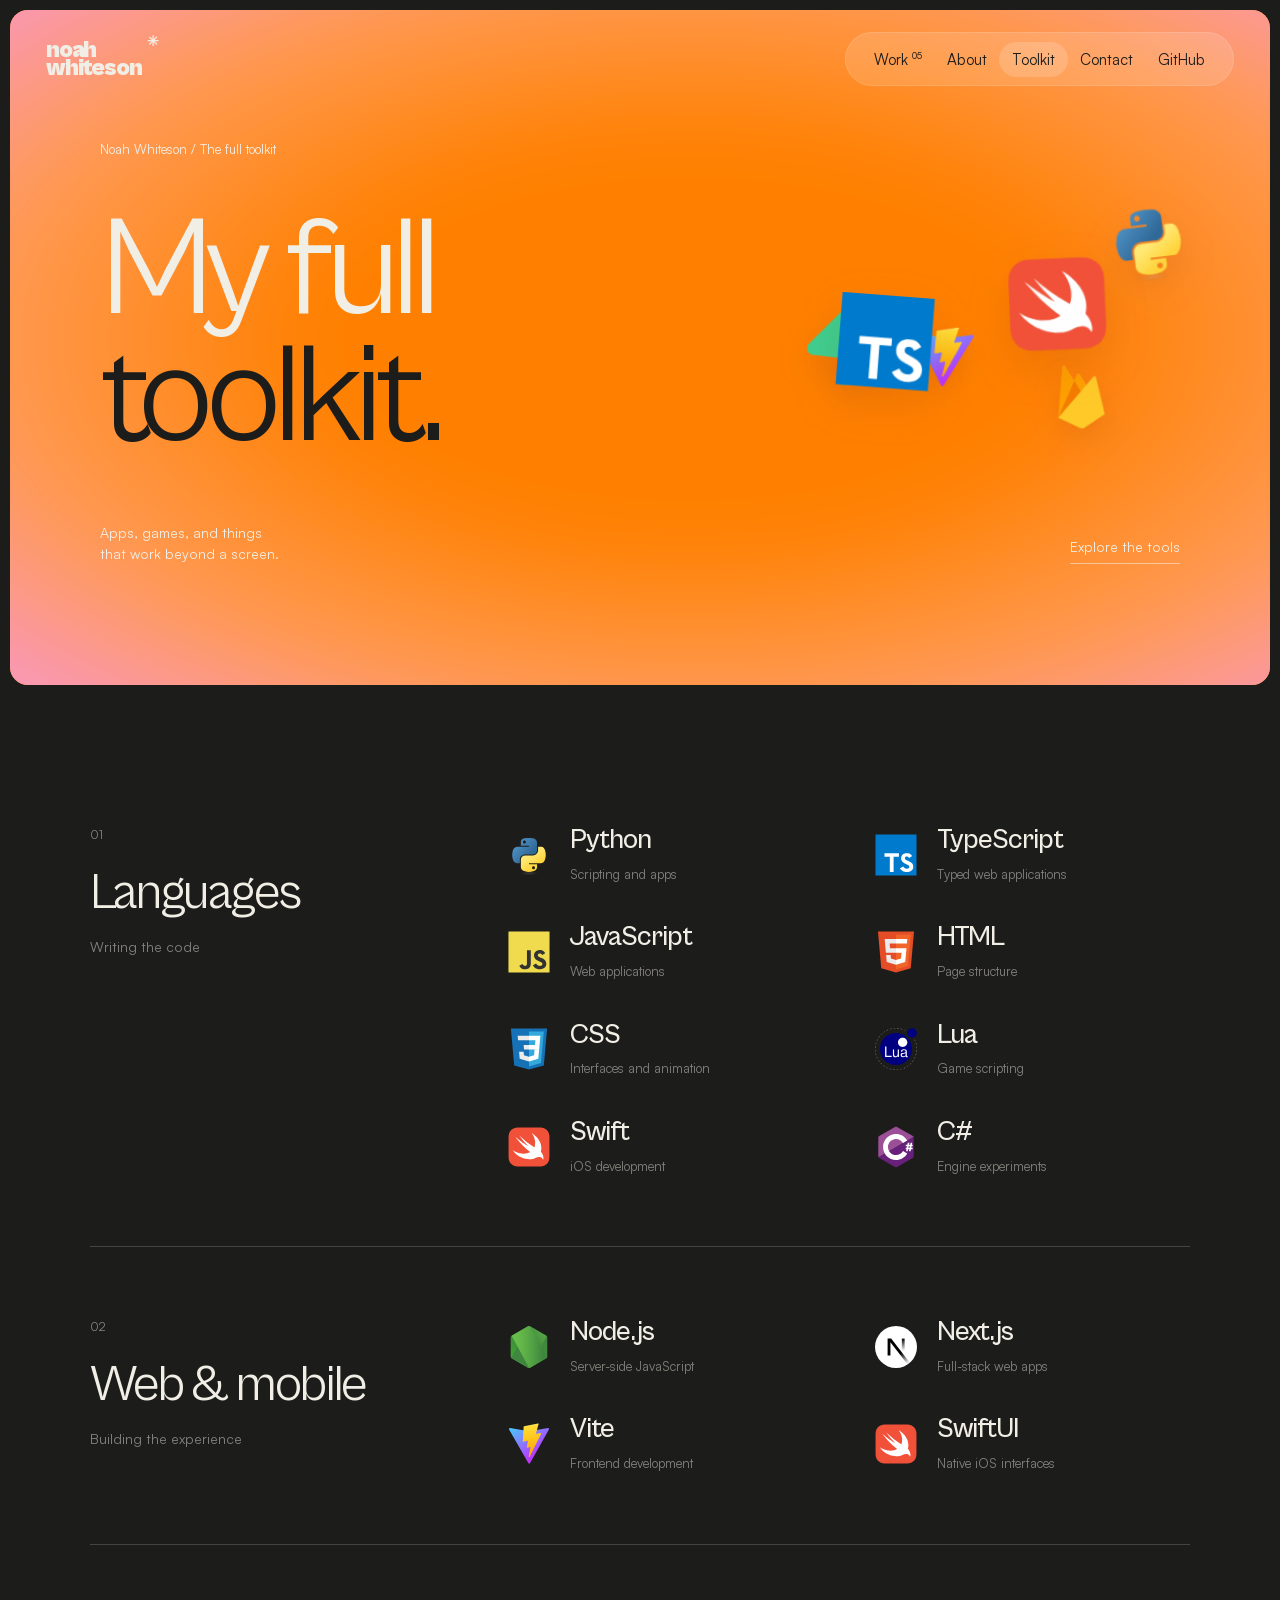
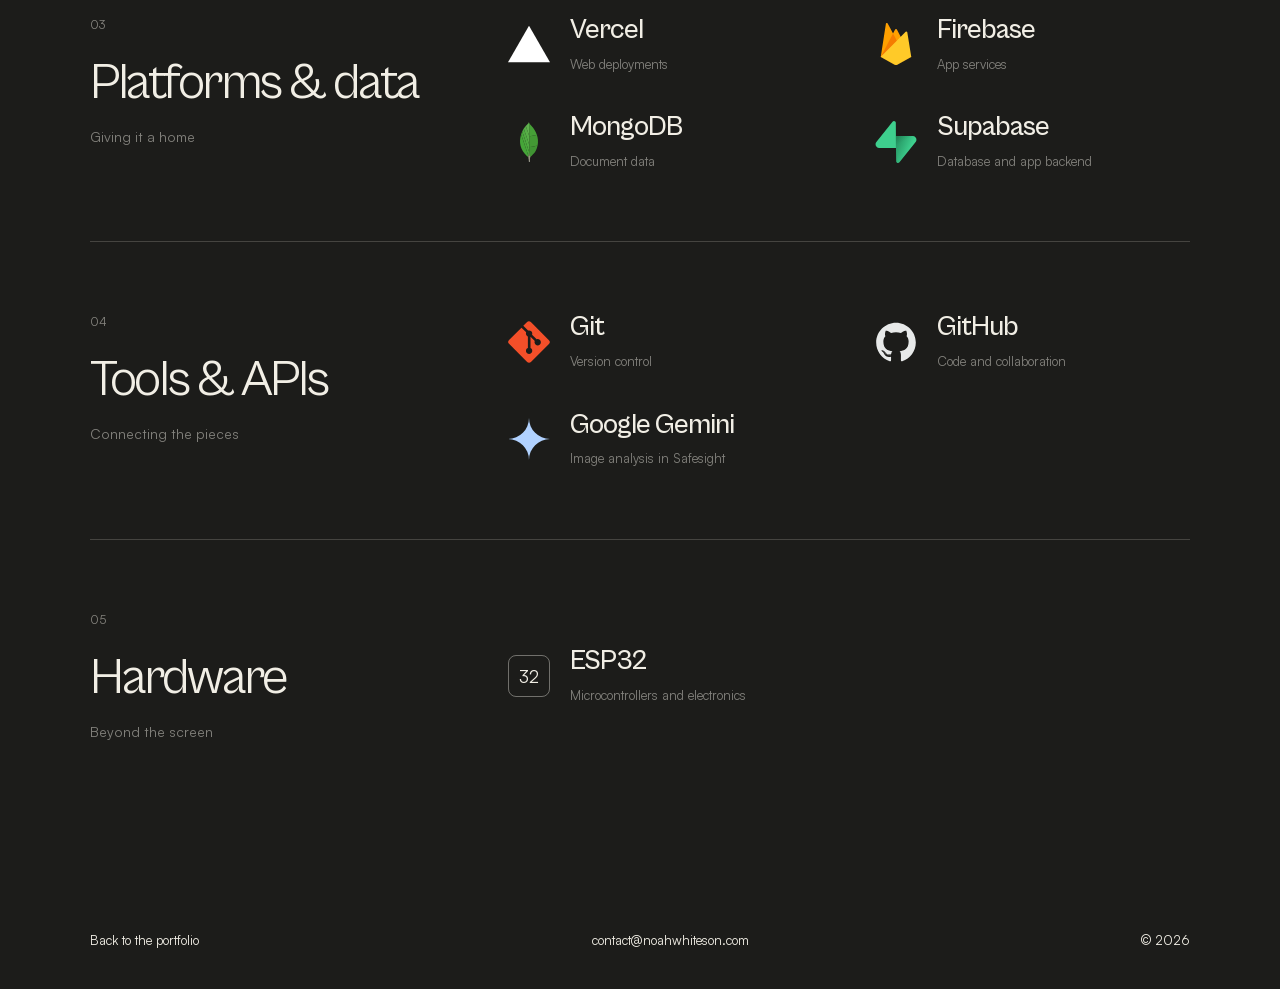
==== commit 5100bbc3: "Replace toolkit hero floating icons with continuous 3D orbit" ====
--- a/toolkit/index.html
+++ b/toolkit/index.html
@@ -1 +1 @@
-<!doctype html><html lang="en"><head><meta charset="utf-8"><meta name="viewport" content="width=device-width,initial-scale=1"><title>Full Toolkit — Noah Whiteson</title><meta name="description" content="The languages, frameworks, platforms, and hardware Noah Whiteson uses to build apps, games, and electronics projects."><meta name="theme-color" content="#ff8100"><link rel="icon" type="image/svg+xml" href="data:image/svg+xml,%3Csvg xmlns='http://www.w3.org/2000/svg' viewBox='0 0 64 64'%3E%3Crect width='64' height='64' rx='18' fill='%23ff8100'/%3E%3Cpath d='M15 46V18h7l20 20V18h7v28h-7L22 26v20z' fill='%23f5efe3'/%3E%3C/svg%3E"><link rel="preload" href="../assets/cabinet-400.woff2" as="font" type="font/woff2" crossorigin><link rel="stylesheet" href="../style.css?v=30"><link rel="stylesheet" href="../toolkit.css?v=1"></head><body><a class="skip" href="#tools">Skip to the full toolkit</a><header class="header"><a class="wordmark" href="/" aria-label="Back to Noah’s portfolio">noah<br>whiteson<span>✳</span></a><nav class="nav-pill" aria-label="Main navigation"><a href="/#work">Work <sup>05</sup></a><a href="/#about">About</a><a href="/toolkit/" aria-current="page">Toolkit</a><a href="/#contact">Contact</a><a href="https://github.com/NoahWhiteson" target="_blank" rel="noopener noreferrer">GitHub</a></nav></header><main><section class="toolkit-cover"><div class="color-field" aria-hidden="true"></div><span class="cover-label">Noah Whiteson / The full toolkit</span><h1>My full<br><em>toolkit.</em></h1><div class="cover-symbols" aria-hidden="true"><img src="../assets/toolkit/python.svg" alt="" width="80" height="80" style="--i:0"><img src="../assets/toolkit/swift.svg" alt="" width="80" height="80" style="--i:1"><img src="../assets/toolkit/typescript.svg" alt="" width="80" height="80" style="--i:2"><img src="../assets/toolkit/supabase.svg" alt="" width="80" height="80" style="--i:3"><img src="../assets/toolkit/vite.svg" alt="" width="80" height="80" style="--i:4"><img src="../assets/toolkit/firebase.svg" alt="" width="80" height="80" style="--i:5"></div><div class="cover-bottom"><p>Apps, games, and things<br>that work beyond a screen.</p><a href="#tools">Explore the tools</a></div></section><div class="toolkit-inventory" id="tools"><section class="tool-group" aria-labelledby="group-0"><div class="group-heading"><span>01</span><h2 id="group-0">Languages</h2><p>Writing the code</p></div><ul class="full-tools"><li class="full-tool"><img class="icon-python" src="../assets/toolkit/python.svg" width="48" height="48" alt=""><div><h3>Python</h3><p>Scripting and apps</p></div></li><li class="full-tool"><img class="icon-typescript" src="../assets/toolkit/typescript.svg" width="48" height="48" alt=""><div><h3>TypeScript</h3><p>Typed web applications</p></div></li><li class="full-tool"><img class="icon-javascript" src="../assets/toolkit/javascript.svg" width="48" height="48" alt=""><div><h3>JavaScript</h3><p>Web applications</p></div></li><li class="full-tool"><img class="icon-html" src="../assets/toolkit/html.svg" width="48" height="48" alt=""><div><h3>HTML</h3><p>Page structure</p></div></li><li class="full-tool"><img class="icon-css" src="../assets/toolkit/css.svg" width="48" height="48" alt=""><div><h3>CSS</h3><p>Interfaces and animation</p></div></li><li class="full-tool"><img class="icon-lua" src="../assets/toolkit/lua.svg" width="48" height="48" alt=""><div><h3>Lua</h3><p>Game scripting</p></div></li><li class="full-tool"><img class="icon-swift" src="../assets/toolkit/swift.svg" width="48" height="48" alt=""><div><h3>Swift</h3><p>iOS development</p></div></li><li class="full-tool"><img class="icon-csharp" src="../assets/toolkit/csharp.svg" width="48" height="48" alt=""><div><h3>C#</h3><p>Engine experiments</p></div></li></ul></section><section class="tool-group" aria-labelledby="group-1"><div class="group-heading"><span>02</span><h2 id="group-1">Web &amp; mobile</h2><p>Building the experience</p></div><ul class="full-tools"><li class="full-tool"><img class="icon-nodejs" src="../assets/toolkit/nodejs.svg" width="48" height="48" alt=""><div><h3>Node.js</h3><p>Server-side JavaScript</p></div></li><li class="full-tool"><img class="icon-nextjs" src="../assets/toolkit/nextjs.svg" width="48" height="48" alt=""><div><h3>Next.js</h3><p>Full-stack web apps</p></div></li><li class="full-tool"><img class="icon-vite" src="../assets/toolkit/vite.svg" width="48" height="48" alt=""><div><h3>Vite</h3><p>Frontend development</p></div></li><li class="full-tool"><img class="icon-swift" src="../assets/toolkit/swift.svg" width="48" height="48" alt=""><div><h3>SwiftUI</h3><p>Native iOS interfaces</p></div></li></ul></section><section class="tool-group" aria-labelledby="group-2"><div class="group-heading"><span>03</span><h2 id="group-2">Platforms &amp; data</h2><p>Giving it a home</p></div><ul class="full-tools"><li class="full-tool"><img class="icon-vercel" src="../assets/toolkit/vercel.svg" width="48" height="48" alt=""><div><h3>Vercel</h3><p>Web deployments</p></div></li><li class="full-tool"><img class="icon-firebase" src="../assets/toolkit/firebase.svg" width="48" height="48" alt=""><div><h3>Firebase</h3><p>App services</p></div></li><li class="full-tool"><img class="icon-mongodb" src="../assets/toolkit/mongodb.svg" width="48" height="48" alt=""><div><h3>MongoDB</h3><p>Document data</p></div></li><li class="full-tool"><img class="icon-supabase" src="../assets/toolkit/supabase.svg" width="48" height="48" alt=""><div><h3>Supabase</h3><p>Database and app backend</p></div></li></ul></section><section class="tool-group" aria-labelledby="group-3"><div class="group-heading"><span>04</span><h2 id="group-3">Tools &amp; APIs</h2><p>Connecting the pieces</p></div><ul class="full-tools"><li class="full-tool"><img class="icon-git" src="../assets/toolkit/git.svg" width="48" height="48" alt=""><div><h3>Git</h3><p>Version control</p></div></li><li class="full-tool"><img class="icon-github" src="../assets/toolkit/github.svg" width="48" height="48" alt=""><div><h3>GitHub</h3><p>Code and collaboration</p></div></li><li class="full-tool"><img class="icon-gemini" src="../assets/toolkit/gemini.svg" width="48" height="48" alt=""><div><h3>Google Gemini</h3><p>Image analysis in Safesight</p></div></li></ul></section><section class="tool-group" aria-labelledby="group-4"><div class="group-heading"><span>05</span><h2 id="group-4">Hardware</h2><p>Beyond the screen</p></div><ul class="full-tools"><li class="full-tool"><span class="chip-mark" aria-hidden="true">32</span><div><h3>ESP32</h3><p>Microcontrollers and electronics</p></div></li></ul></section></div></main><footer class="toolkit-footer"><a href="/">Back to the portfolio</a><a href="mailto:contact@noahwhiteson.com">contact@noahwhiteson.com</a><span>© 2026</span></footer><script src="../toolkit.js?v=1"></script></body></html>+<!doctype html><html lang="en"><head><meta charset="utf-8"><meta name="viewport" content="width=device-width,initial-scale=1"><title>Full Toolkit — Noah Whiteson</title><meta name="description" content="The languages, frameworks, platforms, and hardware Noah Whiteson uses to build apps, games, and electronics projects."><meta name="theme-color" content="#ff8100"><link rel="icon" type="image/svg+xml" href="data:image/svg+xml,%3Csvg xmlns='http://www.w3.org/2000/svg' viewBox='0 0 64 64'%3E%3Crect width='64' height='64' rx='18' fill='%23ff8100'/%3E%3Cpath d='M15 46V18h7l20 20V18h7v28h-7L22 26v20z' fill='%23f5efe3'/%3E%3C/svg%3E"><link rel="preload" href="../assets/cabinet-400.woff2" as="font" type="font/woff2" crossorigin><link rel="stylesheet" href="../style.css?v=30"><link rel="stylesheet" href="../toolkit.css?v=2"></head><body><a class="skip" href="#tools">Skip to the full toolkit</a><header class="header"><a class="wordmark" href="/" aria-label="Back to Noah’s portfolio">noah<br>whiteson<span>✳</span></a><nav class="nav-pill" aria-label="Main navigation"><a href="/#work">Work <sup>05</sup></a><a href="/#about">About</a><a href="/toolkit/" aria-current="page">Toolkit</a><a href="/#contact">Contact</a><a href="https://github.com/NoahWhiteson" target="_blank" rel="noopener noreferrer">GitHub</a></nav></header><main><section class="toolkit-cover"><div class="color-field" aria-hidden="true"></div><span class="cover-label">Noah Whiteson / The full toolkit</span><h1>My full<br><em>toolkit.</em></h1><div class="cover-symbols" aria-hidden="true"><img src="../assets/toolkit/python.svg" alt="" width="80" height="80" style="--i:0"><img src="../assets/toolkit/swift.svg" alt="" width="80" height="80" style="--i:1"><img src="../assets/toolkit/typescript.svg" alt="" width="80" height="80" style="--i:2"><img src="../assets/toolkit/supabase.svg" alt="" width="80" height="80" style="--i:3"><img src="../assets/toolkit/vite.svg" alt="" width="80" height="80" style="--i:4"><img src="../assets/toolkit/firebase.svg" alt="" width="80" height="80" style="--i:5"></div><div class="cover-bottom"><p>Apps, games, and things<br>that work beyond a screen.</p><a href="#tools">Explore the tools</a></div></section><div class="toolkit-inventory" id="tools"><section class="tool-group" aria-labelledby="group-0"><div class="group-heading"><span>01</span><h2 id="group-0">Languages</h2><p>Writing the code</p></div><ul class="full-tools"><li class="full-tool"><img class="icon-python" src="../assets/toolkit/python.svg" width="48" height="48" alt=""><div><h3>Python</h3><p>Scripting and apps</p></div></li><li class="full-tool"><img class="icon-typescript" src="../assets/toolkit/typescript.svg" width="48" height="48" alt=""><div><h3>TypeScript</h3><p>Typed web applications</p></div></li><li class="full-tool"><img class="icon-javascript" src="../assets/toolkit/javascript.svg" width="48" height="48" alt=""><div><h3>JavaScript</h3><p>Web applications</p></div></li><li class="full-tool"><img class="icon-html" src="../assets/toolkit/html.svg" width="48" height="48" alt=""><div><h3>HTML</h3><p>Page structure</p></div></li><li class="full-tool"><img class="icon-css" src="../assets/toolkit/css.svg" width="48" height="48" alt=""><div><h3>CSS</h3><p>Interfaces and animation</p></div></li><li class="full-tool"><img class="icon-lua" src="../assets/toolkit/lua.svg" width="48" height="48" alt=""><div><h3>Lua</h3><p>Game scripting</p></div></li><li class="full-tool"><img class="icon-swift" src="../assets/toolkit/swift.svg" width="48" height="48" alt=""><div><h3>Swift</h3><p>iOS development</p></div></li><li class="full-tool"><img class="icon-csharp" src="../assets/toolkit/csharp.svg" width="48" height="48" alt=""><div><h3>C#</h3><p>Engine experiments</p></div></li></ul></section><section class="tool-group" aria-labelledby="group-1"><div class="group-heading"><span>02</span><h2 id="group-1">Web &amp; mobile</h2><p>Building the experience</p></div><ul class="full-tools"><li class="full-tool"><img class="icon-nodejs" src="../assets/toolkit/nodejs.svg" width="48" height="48" alt=""><div><h3>Node.js</h3><p>Server-side JavaScript</p></div></li><li class="full-tool"><img class="icon-nextjs" src="../assets/toolkit/nextjs.svg" width="48" height="48" alt=""><div><h3>Next.js</h3><p>Full-stack web apps</p></div></li><li class="full-tool"><img class="icon-vite" src="../assets/toolkit/vite.svg" width="48" height="48" alt=""><div><h3>Vite</h3><p>Frontend development</p></div></li><li class="full-tool"><img class="icon-swift" src="../assets/toolkit/swift.svg" width="48" height="48" alt=""><div><h3>SwiftUI</h3><p>Native iOS interfaces</p></div></li></ul></section><section class="tool-group" aria-labelledby="group-2"><div class="group-heading"><span>03</span><h2 id="group-2">Platforms &amp; data</h2><p>Giving it a home</p></div><ul class="full-tools"><li class="full-tool"><img class="icon-vercel" src="../assets/toolkit/vercel.svg" width="48" height="48" alt=""><div><h3>Vercel</h3><p>Web deployments</p></div></li><li class="full-tool"><img class="icon-firebase" src="../assets/toolkit/firebase.svg" width="48" height="48" alt=""><div><h3>Firebase</h3><p>App services</p></div></li><li class="full-tool"><img class="icon-mongodb" src="../assets/toolkit/mongodb.svg" width="48" height="48" alt=""><div><h3>MongoDB</h3><p>Document data</p></div></li><li class="full-tool"><img class="icon-supabase" src="../assets/toolkit/supabase.svg" width="48" height="48" alt=""><div><h3>Supabase</h3><p>Database and app backend</p></div></li></ul></section><section class="tool-group" aria-labelledby="group-3"><div class="group-heading"><span>04</span><h2 id="group-3">Tools &amp; APIs</h2><p>Connecting the pieces</p></div><ul class="full-tools"><li class="full-tool"><img class="icon-git" src="../assets/toolkit/git.svg" width="48" height="48" alt=""><div><h3>Git</h3><p>Version control</p></div></li><li class="full-tool"><img class="icon-github" src="../assets/toolkit/github.svg" width="48" height="48" alt=""><div><h3>GitHub</h3><p>Code and collaboration</p></div></li><li class="full-tool"><img class="icon-gemini" src="../assets/toolkit/gemini.svg" width="48" height="48" alt=""><div><h3>Google Gemini</h3><p>Image analysis in Safesight</p></div></li></ul></section><section class="tool-group" aria-labelledby="group-4"><div class="group-heading"><span>05</span><h2 id="group-4">Hardware</h2><p>Beyond the screen</p></div><ul class="full-tools"><li class="full-tool"><span class="chip-mark" aria-hidden="true">32</span><div><h3>ESP32</h3><p>Microcontrollers and electronics</p></div></li></ul></section></div></main><footer class="toolkit-footer"><a href="/">Back to the portfolio</a><a href="mailto:contact@noahwhiteson.com">contact@noahwhiteson.com</a><span>© 2026</span></footer><script src="../toolkit.js?v=2"></script></body></html>
--- a/toolkit.css
+++ b/toolkit.css
@@ -1,3 +1,3 @@
-.toolkit-cover{margin:10px;border-radius:18px;min-height:75svh;position:relative;overflow:hidden;isolation:isolate;background:#ff8000;padding:130px 7vw 45px}.toolkit-cover .color-field{z-index:-1}.cover-label{font-family:Satoshi,Arial,sans-serif;font-size:13px}.toolkit-cover h1{font-weight:400;font-size:clamp(70px,11vw,190px);letter-spacing:-.06em;line-height:.9;margin:50px 0 60px;position:relative;z-index:2}.toolkit-cover h1 em{font-style:normal;color:#1c1c1a}.cover-symbols{position:absolute;right:8%;top:28%;width:28%;display:grid;grid-template-columns:repeat(3,1fr);gap:45px 35px;align-items:center}.cover-symbols img{width:100%;height:85px;object-fit:contain;filter:drop-shadow(0 12px 16px #792e1a25);animation:drift 5s ease-in-out infinite;animation-delay:calc(var(--i)*-.7s)}.cover-bottom{display:flex;justify-content:space-between;align-items:flex-end;gap:35px;font-family:Satoshi,Arial,sans-serif;font-size:14px}.cover-bottom p{line-height:1.5;margin:0}.cover-bottom a{border-bottom:1px solid #f1eee58c;padding-bottom:7px}.nav-pill a[aria-current="page"]{background:#ffffff2b;border-radius:25px;padding:10px 13px;margin:-10px -13px}.toolkit-inventory{padding:60px 7vw 80px;scroll-margin-top:110px}.tool-group{display:grid;grid-template-columns:1fr 2fr;gap:6vw;padding:70px 0;border-bottom:1px solid #f1eee530}.tool-group:last-child{border-bottom:0}.group-heading>span{font-family:Satoshi,Arial,sans-serif;font-size:12px;opacity:.5}.group-heading h2{font-weight:400;font-size:clamp(34px,4vw,70px);letter-spacing:-.05em;line-height:1.05;margin:22px 0 16px}.group-heading p{font-family:Satoshi,Arial,sans-serif;font-size:14px;line-height:1.5;color:#f1eee57a;margin:0}.full-tools{list-style:none;display:grid;grid-template-columns:repeat(2,minmax(0,1fr));gap:38px 4vw;padding:0;margin:0}.full-tool{display:flex;gap:20px;align-items:center;min-width:0}.full-tool img{width:42px;height:42px;object-fit:contain;flex:none;transition:transform .5s cubic-bezier(.22,1,.36,1)}.full-tool:hover img{transform:translateY(-5px) rotate(-8deg)}.full-tool h3{font-weight:500;font-size:28px;letter-spacing:-.035em;line-height:1.1;margin:0 0 9px}.full-tool p{font-family:Satoshi,Arial,sans-serif;font-size:13px;line-height:1.5;color:#f1eee57a;margin:0}.icon-nextjs,.icon-vercel,.icon-github{filter:invert(1)}.icon-gemini{filter:invert(76%) sepia(71%) saturate(554%) hue-rotate(182deg) brightness(105%)}.chip-mark{display:grid;place-items:center;width:42px;height:42px;flex:none;font-family:Satoshi,Arial,sans-serif;font-size:18px;border:1px solid #f1eee566;border-radius:8px}.toolkit-footer{margin:0;border-radius:0;background:var(--dark);color:var(--cream);min-height:0;display:flex;flex-direction:row;justify-content:space-between;gap:30px;padding:40px 7vw;font-family:Satoshi,Arial,sans-serif;font-size:13px;text-align:left}.toolkit-footer:before{display:none}.enhanced .tool-group{opacity:0;transform:translateY(35px);transition:opacity .8s ease,transform .8s cubic-bezier(.22,1,.36,1)}.enhanced .tool-group.is-visible{opacity:1;transform:none}@keyframes drift{0%,100%{transform:translateY(-8px)}50%{transform:translateY(10px)}}
-@media(max-width:700px){.toolkit-cover{margin:7px;border-radius:16px;padding:115px 22px 35px;min-height:85svh}.cover-label{font-size:12px}.toolkit-cover h1{font-size:20vw;margin:40px 0 180px}.cover-symbols{top:auto;bottom:135px;right:22px;left:22px;width:auto;grid-template-columns:repeat(6,1fr);gap:15px}.cover-symbols img{height:45px}.cover-bottom{font-size:12px;gap:15px}.toolkit-inventory{padding:25px 22px 40px}.tool-group{grid-template-columns:1fr;gap:35px;padding:50px 0}.group-heading h2{font-size:42px;margin:15px 0}.full-tools{gap:30px 20px}.full-tool{gap:13px}.full-tool img,.chip-mark{width:32px;height:32px}.full-tool h3{font-size:21px}.full-tool p{font-size:12px}.toolkit-footer{padding:35px 22px 110px;flex-wrap:wrap;font-size:12px}.toolkit-footer span{width:100%}}
-@media(prefers-reduced-motion:reduce){.cover-symbols img{animation:none}.enhanced .tool-group{opacity:1;transform:none;transition:none}}
+.toolkit-cover{margin:10px;border-radius:18px;min-height:75svh;position:relative;overflow:hidden;isolation:isolate;background:#ff8000;padding:130px 7vw 45px}.toolkit-cover .color-field{z-index:-1}.cover-label{font-family:Satoshi,Arial,sans-serif;font-size:13px}.toolkit-cover h1{font-weight:400;font-size:clamp(70px,11vw,190px);letter-spacing:-.06em;line-height:.9;margin:50px 0 60px;position:relative;z-index:2}.toolkit-cover h1 em{font-style:normal;color:#1c1c1a}.cover-symbols{position:absolute;right:5%;top:48%;width:34%;height:330px;transform:translateY(-50%);perspective:750px}.cover-symbols img{position:absolute;left:50%;top:50%;width:72px;height:72px;object-fit:contain;filter:drop-shadow(0 12px 16px #792e1a25);will-change:transform;transform:translate(-50%,-50%)}.cover-bottom{display:flex;justify-content:space-between;align-items:flex-end;gap:35px;font-family:Satoshi,Arial,sans-serif;font-size:14px}.cover-bottom p{line-height:1.5;margin:0}.cover-bottom a{border-bottom:1px solid #f1eee58c;padding-bottom:7px}.nav-pill a[aria-current="page"]{background:#ffffff2b;border-radius:25px;padding:10px 13px;margin:-10px -13px}.toolkit-inventory{padding:60px 7vw 80px;scroll-margin-top:110px}.tool-group{display:grid;grid-template-columns:1fr 2fr;gap:6vw;padding:70px 0;border-bottom:1px solid #f1eee530}.tool-group:last-child{border-bottom:0}.group-heading>span{font-family:Satoshi,Arial,sans-serif;font-size:12px;opacity:.5}.group-heading h2{font-weight:400;font-size:clamp(34px,4vw,70px);letter-spacing:-.05em;line-height:1.05;margin:22px 0 16px}.group-heading p{font-family:Satoshi,Arial,sans-serif;font-size:14px;line-height:1.5;color:#f1eee57a;margin:0}.full-tools{list-style:none;display:grid;grid-template-columns:repeat(2,minmax(0,1fr));gap:38px 4vw;padding:0;margin:0}.full-tool{display:flex;gap:20px;align-items:center;min-width:0}.full-tool img{width:42px;height:42px;object-fit:contain;flex:none;transition:transform .5s cubic-bezier(.22,1,.36,1)}.full-tool:hover img{transform:translateY(-5px) rotate(-8deg)}.full-tool h3{font-weight:500;font-size:28px;letter-spacing:-.035em;line-height:1.1;margin:0 0 9px}.full-tool p{font-family:Satoshi,Arial,sans-serif;font-size:13px;line-height:1.5;color:#f1eee57a;margin:0}.icon-nextjs,.icon-vercel,.icon-github{filter:invert(1)}.icon-gemini{filter:invert(76%) sepia(71%) saturate(554%) hue-rotate(182deg) brightness(105%)}.chip-mark{display:grid;place-items:center;width:42px;height:42px;flex:none;font-family:Satoshi,Arial,sans-serif;font-size:18px;border:1px solid #f1eee566;border-radius:8px}.toolkit-footer{margin:0;border-radius:0;background:var(--dark);color:var(--cream);min-height:0;display:flex;flex-direction:row;justify-content:space-between;gap:30px;padding:40px 7vw;font-family:Satoshi,Arial,sans-serif;font-size:13px;text-align:left}.toolkit-footer:before{display:none}.enhanced .tool-group{opacity:0;transform:translateY(35px);transition:opacity .8s ease,transform .8s cubic-bezier(.22,1,.36,1)}.enhanced .tool-group.is-visible{opacity:1;transform:none}
+@media(max-width:700px){.toolkit-cover{margin:7px;border-radius:16px;padding:115px 22px 35px;min-height:85svh}.cover-label{font-size:12px}.toolkit-cover h1{font-size:20vw;margin:40px 0 180px}.cover-symbols{top:auto;bottom:105px;right:22px;left:22px;width:auto;height:150px;transform:none;perspective:550px}.cover-symbols img{width:42px;height:42px}.cover-bottom{font-size:12px;gap:15px}.toolkit-inventory{padding:25px 22px 40px}.tool-group{grid-template-columns:1fr;gap:35px;padding:50px 0}.group-heading h2{font-size:42px;margin:15px 0}.full-tools{gap:30px 20px}.full-tool{gap:13px}.full-tool img,.chip-mark{width:32px;height:32px}.full-tool h3{font-size:21px}.full-tool p{font-size:12px}.toolkit-footer{padding:35px 22px 110px;flex-wrap:wrap;font-size:12px}.toolkit-footer span{width:100%}}
+@media(prefers-reduced-motion:reduce){.cover-symbols img{will-change:auto}.enhanced .tool-group{opacity:1;transform:none;transition:none}}
